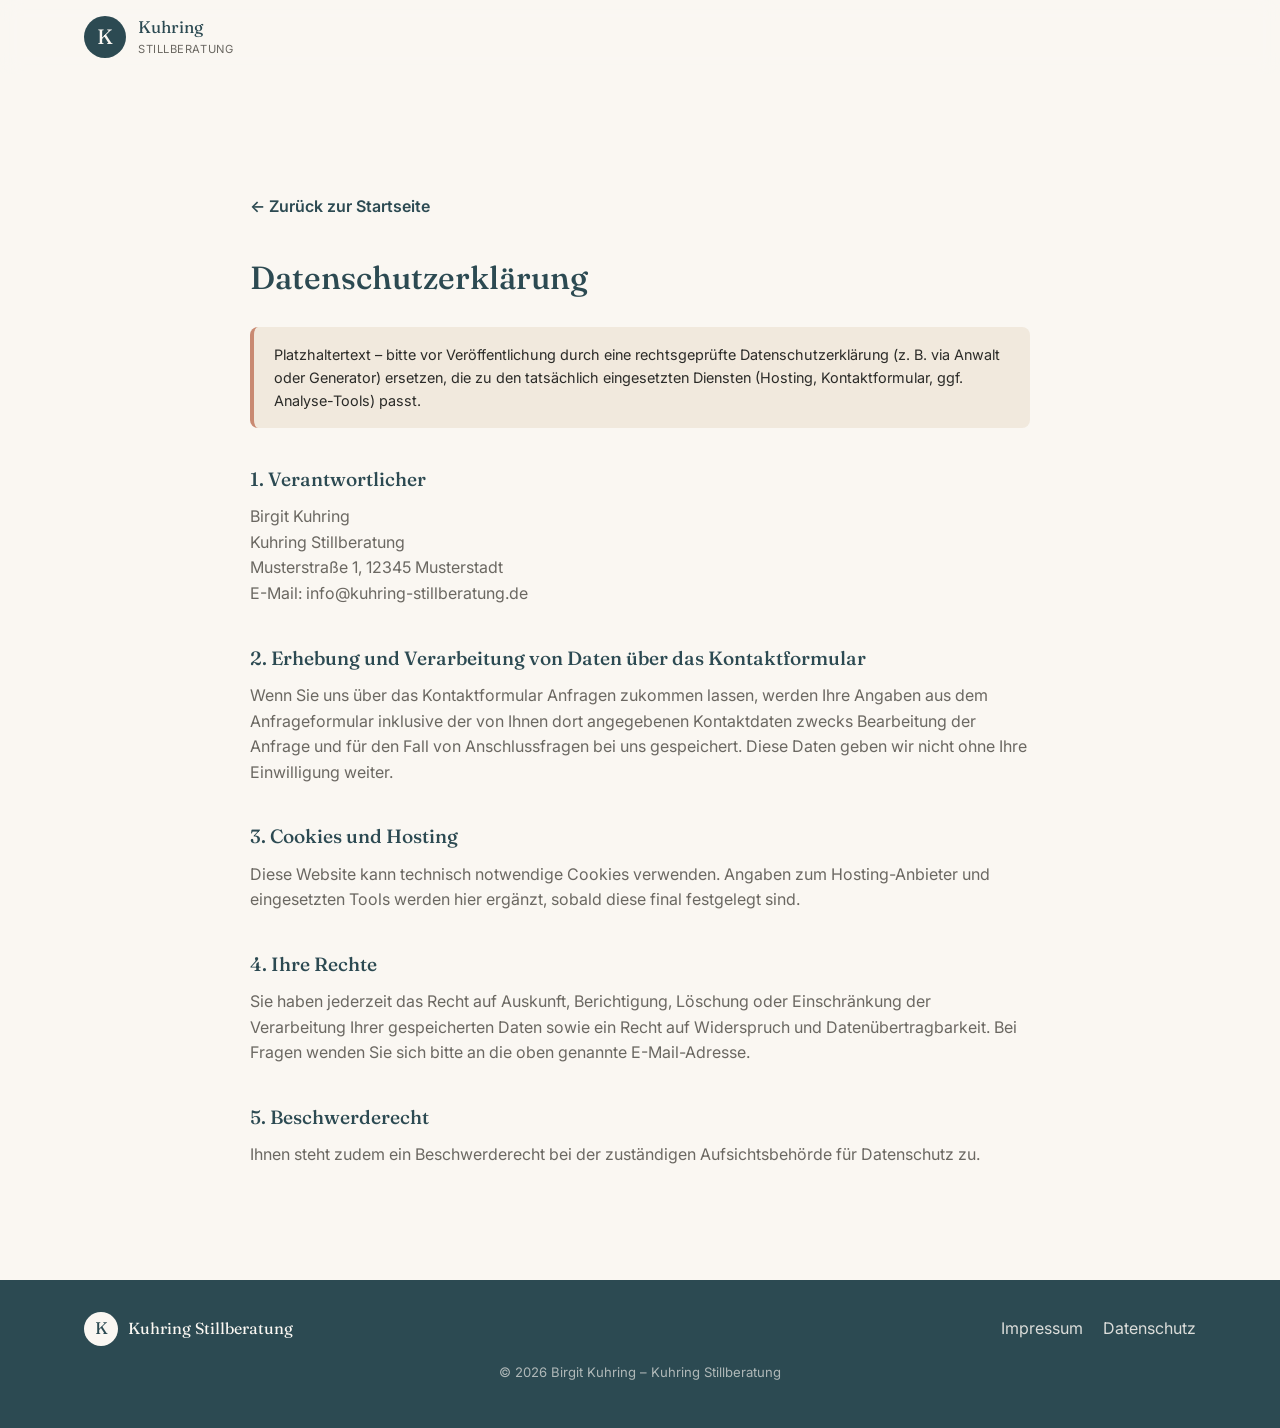
==== datenschutz.html @ 29362e2d "Add professional landing page for Kuhring Stillberatung Static HTML/CSS/JS site with hero, about, se" ====
<!DOCTYPE html>
<html lang="de">
<head>
<meta charset="UTF-8">
<meta name="viewport" content="width=device-width, initial-scale=1.0">
<title>Datenschutzerklärung | Kuhring Stillberatung</title>
<meta name="robots" content="noindex">
<link href="https://fonts.googleapis.com/css2?family=Fraunces:opsz,wght@9..144,400;9..144,500;9..144,600&family=Inter:wght@400;500;600;700&display=swap" rel="stylesheet">
<link rel="stylesheet" href="css/style.css">
</head>
<body>

<header class="site-header">
  <div class="container header-inner">
    <a href="index.html" class="logo">
      <span class="logo-mark" aria-hidden="true">K</span>
      <span class="logo-text">Kuhring<br><small>Stillberatung</small></span>
    </a>
  </div>
</header>

<main class="container legal-page">
  <a href="index.html" class="back-link">← Zurück zur Startseite</a>
  <h1>Datenschutzerklärung</h1>

  <div class="legal-note">
    Platzhaltertext – bitte vor Veröffentlichung durch eine rechtsgeprüfte
    Datenschutzerklärung (z. B. via Anwalt oder Generator) ersetzen, die zu
    den tatsächlich eingesetzten Diensten (Hosting, Kontaktformular,
    ggf. Analyse-Tools) passt.
  </div>

  <h2>1. Verantwortlicher</h2>
  <p>
    Birgit Kuhring<br>
    Kuhring Stillberatung<br>
    Musterstraße 1, 12345 Musterstadt<br>
    E-Mail: info@kuhring-stillberatung.de
  </p>

  <h2>2. Erhebung und Verarbeitung von Daten über das Kontaktformular</h2>
  <p>
    Wenn Sie uns über das Kontaktformular Anfragen zukommen lassen, werden
    Ihre Angaben aus dem Anfrageformular inklusive der von Ihnen dort
    angegebenen Kontaktdaten zwecks Bearbeitung der Anfrage und für den
    Fall von Anschlussfragen bei uns gespeichert. Diese Daten geben wir
    nicht ohne Ihre Einwilligung weiter.
  </p>

  <h2>3. Cookies und Hosting</h2>
  <p>
    Diese Website kann technisch notwendige Cookies verwenden. Angaben zum
    Hosting-Anbieter und eingesetzten Tools werden hier ergänzt, sobald
    diese final festgelegt sind.
  </p>

  <h2>4. Ihre Rechte</h2>
  <p>
    Sie haben jederzeit das Recht auf Auskunft, Berichtigung, Löschung
    oder Einschränkung der Verarbeitung Ihrer gespeicherten Daten sowie
    ein Recht auf Widerspruch und Datenübertragbarkeit. Bei Fragen wenden
    Sie sich bitte an die oben genannte E-Mail-Adresse.
  </p>

  <h2>5. Beschwerderecht</h2>
  <p>
    Ihnen steht zudem ein Beschwerderecht bei der zuständigen
    Aufsichtsbehörde für Datenschutz zu.
  </p>
</main>

<footer class="site-footer">
  <div class="container footer-inner">
    <div class="footer-brand">
      <span class="logo-mark" aria-hidden="true">K</span>
      <span>Kuhring Stillberatung</span>
    </div>
    <nav class="footer-nav" aria-label="Rechtliches">
      <a href="impressum.html">Impressum</a>
      <a href="datenschutz.html">Datenschutz</a>
    </nav>
    <p class="footer-copy">&copy; <span id="year"></span> Birgit Kuhring – Kuhring Stillberatung</p>
  </div>
</footer>

<script src="js/main.js"></script>
</body>
</html>
---- css/style.css ----
/* ---------- Variables ---------- */
:root {
  --color-primary: #2c4a52;
  --color-primary-light: #3f6570;
  --color-accent: #c98a72;
  --color-accent-light: #e6b8a5;
  --color-bg: #faf7f2;
  --color-bg-alt: #f1e9dd;
  --color-text: #2b2b28;
  --color-text-muted: #6b6862;
  --color-white: #ffffff;

  --font-heading: "Fraunces", Georgia, serif;
  --font-body: "Inter", -apple-system, BlinkMacSystemFont, "Segoe UI", sans-serif;

  --radius-sm: 8px;
  --radius-md: 16px;
  --radius-lg: 28px;

  --shadow-soft: 0 10px 30px rgba(44, 74, 82, 0.08);
  --shadow-medium: 0 20px 45px rgba(44, 74, 82, 0.14);

  --transition-base: 0.3s ease;
  --container-width: 1160px;
}

/* ---------- Reset ---------- */
*, *::before, *::after { box-sizing: border-box; }
html { scroll-behavior: smooth; }
body {
  margin: 0;
  font-family: var(--font-body);
  color: var(--color-text);
  background: var(--color-bg);
  line-height: 1.6;
  -webkit-font-smoothing: antialiased;
}
img { max-width: 100%; display: block; }
a { color: inherit; text-decoration: none; }
ul, ol { margin: 0; padding: 0; list-style: none; }
h1, h2, h3 { font-family: var(--font-heading); font-weight: 500; margin: 0 0 0.5em; color: var(--color-primary); }
p { margin: 0 0 1em; }
button { font-family: inherit; cursor: pointer; }

@media (prefers-reduced-motion: reduce) {
  html { scroll-behavior: auto; }
  *, *::before, *::after {
    animation-duration: 0.001ms !important;
    animation-iteration-count: 1 !important;
    transition-duration: 0.001ms !important;
    scroll-behavior: auto !important;
  }
}

.container {
  max-width: var(--container-width);
  margin: 0 auto;
  padding: 0 24px;
}

.skip-link {
  position: absolute;
  left: -999px;
  top: auto;
  background: var(--color-primary);
  color: #fff;
  padding: 12px 20px;
  border-radius: var(--radius-sm);
  z-index: 1000;
}
.skip-link:focus {
  left: 24px;
  top: 24px;
}

/* ---------- Buttons ---------- */
.btn {
  display: inline-flex;
  align-items: center;
  justify-content: center;
  padding: 14px 28px;
  border-radius: 999px;
  font-weight: 600;
  font-size: 0.95rem;
  transition: transform var(--transition-base), box-shadow var(--transition-base), background var(--transition-base), color var(--transition-base);
  border: 2px solid transparent;
  white-space: nowrap;
}
.btn-primary {
  background: var(--color-primary);
  color: var(--color-white);
  box-shadow: var(--shadow-soft);
}
.btn-primary:hover {
  background: var(--color-primary-light);
  transform: translateY(-2px);
  box-shadow: var(--shadow-medium);
}
.btn-secondary {
  background: transparent;
  color: var(--color-primary);
  border-color: var(--color-primary);
}
.btn-secondary:hover {
  background: var(--color-primary);
  color: var(--color-white);
  transform: translateY(-2px);
}

/* ---------- Header ---------- */
.site-header {
  position: sticky;
  top: 0;
  z-index: 500;
  background: rgba(250, 247, 242, 0.85);
  backdrop-filter: blur(10px);
  transition: box-shadow var(--transition-base), background var(--transition-base);
}
.site-header.is-scrolled {
  box-shadow: 0 4px 20px rgba(44, 74, 82, 0.08);
}
.header-inner {
  display: flex;
  align-items: center;
  justify-content: space-between;
  gap: 24px;
  padding-top: 16px;
  padding-bottom: 16px;
}
.logo {
  display: flex;
  align-items: center;
  gap: 12px;
  flex-shrink: 0;
}
.logo-mark {
  display: inline-flex;
  align-items: center;
  justify-content: center;
  width: 42px;
  height: 42px;
  border-radius: 50%;
  background: var(--color-primary);
  color: var(--color-bg);
  font-family: var(--font-heading);
  font-size: 1.3rem;
}
.logo-text {
  font-family: var(--font-heading);
  color: var(--color-primary);
  font-size: 1.05rem;
  line-height: 1.2;
}
.logo-text small { color: var(--color-text-muted); font-size: 0.7rem; letter-spacing: 0.05em; text-transform: uppercase; font-family: var(--font-body); }

.main-nav ul {
  display: flex;
  gap: 28px;
}
.main-nav a {
  font-weight: 500;
  font-size: 0.95rem;
  position: relative;
  padding: 4px 0;
}
.main-nav a::after {
  content: "";
  position: absolute;
  left: 0;
  bottom: -2px;
  width: 0;
  height: 2px;
  background: var(--color-accent);
  transition: width var(--transition-base);
}
.main-nav a:hover::after { width: 100%; }

.nav-cta { flex-shrink: 0; }

.nav-toggle {
  display: none;
  flex-direction: column;
  justify-content: center;
  gap: 5px;
  width: 40px;
  height: 40px;
  background: transparent;
  border: none;
  padding: 0;
}
.nav-toggle span {
  display: block;
  width: 100%;
  height: 2px;
  background: var(--color-primary);
  transition: transform var(--transition-base), opacity var(--transition-base);
}
.nav-toggle.is-open span:nth-child(1) { transform: translateY(7px) rotate(45deg); }
.nav-toggle.is-open span:nth-child(2) { opacity: 0; }
.nav-toggle.is-open span:nth-child(3) { transform: translateY(-7px) rotate(-45deg); }

/* ---------- Hero ---------- */
.hero {
  padding: 72px 0 96px;
  overflow: hidden;
}
.hero-inner {
  display: grid;
  grid-template-columns: 1.1fr 0.9fr;
  gap: 48px;
  align-items: center;
}
.eyebrow {
  text-transform: uppercase;
  letter-spacing: 0.12em;
  font-size: 0.78rem;
  font-weight: 600;
  color: var(--color-accent);
  margin-bottom: 12px;
}
.hero h1 {
  font-size: clamp(2.2rem, 4vw, 3.2rem);
  line-height: 1.15;
  margin-bottom: 20px;
}
.hero-lead {
  font-size: 1.1rem;
  color: var(--color-text-muted);
  max-width: 46ch;
}
.hero-actions {
  display: flex;
  gap: 16px;
  flex-wrap: wrap;
  margin: 28px 0;
}
.hero-trust {
  display: flex;
  gap: 20px;
  flex-wrap: wrap;
  margin-top: 12px;
}
.hero-trust li {
  font-size: 0.85rem;
  color: var(--color-text-muted);
  padding-left: 22px;
  position: relative;
}
.hero-trust li::before {
  content: "✓";
  position: absolute;
  left: 0;
  color: var(--color-accent);
  font-weight: 700;
}

.hero-visual {
  position: relative;
  display: flex;
  align-items: center;
  justify-content: center;
  min-height: 360px;
}
.hero-blob {
  position: absolute;
  inset: 0;
  margin: auto;
  width: 340px;
  height: 340px;
  background: linear-gradient(135deg, var(--color-accent-light), var(--color-primary-light));
  border-radius: 62% 38% 55% 45% / 45% 55% 45% 55%;
  opacity: 0.55;
  animation: blob-morph 12s ease-in-out infinite, blob-float 8s ease-in-out infinite;
}
.hero-photo-placeholder {
  position: relative;
  width: 280px;
  height: 280px;
  border-radius: 50%;
  background: var(--color-white);
  border: 2px dashed var(--color-primary-light);
  display: flex;
  align-items: center;
  justify-content: center;
  text-align: center;
  color: var(--color-text-muted);
  font-size: 0.9rem;
  box-shadow: var(--shadow-medium);
  animation: float-gentle 6s ease-in-out infinite;
}

@keyframes blob-morph {
  0%, 100% { border-radius: 62% 38% 55% 45% / 45% 55% 45% 55%; }
  50% { border-radius: 45% 55% 40% 60% / 60% 40% 60% 40%; }
}
@keyframes blob-float {
  0%, 100% { transform: translateY(0) scale(1); }
  50% { transform: translateY(-16px) scale(1.03); }
}
@keyframes float-gentle {
  0%, 100% { transform: translateY(0); }
  50% { transform: translateY(-10px); }
}

/* ---------- Sections ---------- */
.section { padding: 96px 0; }
.section-alt { background: var(--color-bg-alt); }
.section-heading {
  max-width: 640px;
  margin: 0 auto 56px;
  text-align: center;
}
.section-heading h2 { font-size: clamp(1.8rem, 3vw, 2.4rem); }
.section-lead { color: var(--color-text-muted); }

/* Scroll reveal */
.reveal {
  opacity: 0;
  transform: translateY(28px);
  transition: opacity 0.7s ease, transform 0.7s ease;
}
.reveal.is-visible {
  opacity: 1;
  transform: translateY(0);
}

/* ---------- About ---------- */
.about-inner {
  display: grid;
  grid-template-columns: 0.8fr 1.2fr;
  gap: 56px;
  align-items: center;
}
.photo-frame {
  width: 100%;
  aspect-ratio: 4 / 5;
  border-radius: var(--radius-lg);
  background: linear-gradient(160deg, var(--color-primary), var(--color-primary-light));
  color: var(--color-bg);
  font-family: var(--font-heading);
  font-size: 4rem;
  display: flex;
  align-items: center;
  justify-content: center;
  box-shadow: var(--shadow-medium);
  transition: transform var(--transition-base);
}
.about-photo:hover .photo-frame { transform: scale(1.02) rotate(-1deg); }
.about-facts {
  margin-top: 20px;
}
.about-facts li {
  padding-left: 26px;
  position: relative;
  margin-bottom: 12px;
  color: var(--color-text-muted);
}
.about-facts li::before {
  content: "•";
  color: var(--color-accent);
  font-size: 1.4rem;
  position: absolute;
  left: 0;
  top: -4px;
}

/* ---------- Cards ---------- */
.card-grid {
  display: grid;
  grid-template-columns: repeat(3, 1fr);
  gap: 28px;
}
.card {
  background: var(--color-white);
  border-radius: var(--radius-md);
  padding: 32px 28px;
  box-shadow: var(--shadow-soft);
  transition: transform var(--transition-base), box-shadow var(--transition-base);
}
.card:hover {
  transform: translateY(-8px);
  box-shadow: var(--shadow-medium);
}
.card-icon {
  font-size: 2rem;
  width: 60px;
  height: 60px;
  border-radius: 50%;
  background: var(--color-bg-alt);
  display: flex;
  align-items: center;
  justify-content: center;
  margin-bottom: 18px;
}
.card h3 { font-size: 1.15rem; margin-bottom: 10px; }
.card p { color: var(--color-text-muted); margin-bottom: 0; font-size: 0.95rem; }

/* ---------- Steps ---------- */
.steps {
  display: grid;
  grid-template-columns: repeat(4, 1fr);
  gap: 28px;
  counter-reset: step;
}
.step {
  text-align: center;
  padding: 24px 16px;
  position: relative;
}
.step-number {
  display: inline-flex;
  align-items: center;
  justify-content: center;
  width: 48px;
  height: 48px;
  border-radius: 50%;
  background: var(--color-primary);
  color: var(--color-bg);
  font-family: var(--font-heading);
  font-size: 1.2rem;
  margin-bottom: 16px;
  transition: transform var(--transition-base);
}
.step:hover .step-number { transform: scale(1.12); }
.step h3 { font-size: 1.05rem; }
.step p { color: var(--color-text-muted); font-size: 0.92rem; }

/* ---------- Testimonials ---------- */
.testimonial-grid {
  display: grid;
  grid-template-columns: repeat(3, 1fr);
  gap: 28px;
}
.testimonial {
  background: var(--color-white);
  border-radius: var(--radius-md);
  padding: 32px;
  margin: 0;
  box-shadow: var(--shadow-soft);
  position: relative;
  transition: transform var(--transition-base);
}
.testimonial:hover { transform: translateY(-6px); }
.testimonial p {
  font-family: var(--font-heading);
  font-size: 1.05rem;
  color: var(--color-text);
}
.testimonial cite {
  font-style: normal;
  font-size: 0.82rem;
  color: var(--color-text-muted);
}

/* ---------- FAQ ---------- */
.faq-list {
  max-width: 720px;
  margin: 0 auto;
}
.faq-item {
  border-bottom: 1px solid rgba(44, 74, 82, 0.15);
}
.faq-question {
  width: 100%;
  display: flex;
  align-items: center;
  justify-content: space-between;
  gap: 16px;
  background: none;
  border: none;
  text-align: left;
  padding: 22px 4px;
  font-family: var(--font-heading);
  font-size: 1.05rem;
  color: var(--color-primary);
}
.faq-icon {
  flex-shrink: 0;
  width: 28px;
  height: 28px;
  border-radius: 50%;
  background: var(--color-bg-alt);
  display: flex;
  align-items: center;
  justify-content: center;
  transition: transform var(--transition-base), background var(--transition-base);
  font-size: 1.2rem;
  color: var(--color-primary);
}
.faq-question[aria-expanded="true"] .faq-icon {
  transform: rotate(45deg);
  background: var(--color-accent);
  color: var(--color-white);
}
.faq-answer {
  max-height: 0;
  overflow: hidden;
  transition: max-height 0.4s ease, padding var(--transition-base);
}
.faq-answer p {
  padding-bottom: 22px;
  color: var(--color-text-muted);
  margin: 0;
}

/* ---------- Contact ---------- */
.contact-inner {
  display: grid;
  grid-template-columns: 0.9fr 1.1fr;
  gap: 56px;
}
.contact-details {
  margin-top: 28px;
}
.contact-details li {
  margin-bottom: 18px;
  display: flex;
  flex-direction: column;
  gap: 2px;
}
.contact-details strong {
  font-size: 0.78rem;
  text-transform: uppercase;
  letter-spacing: 0.06em;
  color: var(--color-accent);
}
.contact-details a { transition: color var(--transition-base); }
.contact-details a:hover { color: var(--color-accent); }

.contact-form {
  background: var(--color-white);
  padding: 36px;
  border-radius: var(--radius-md);
  box-shadow: var(--shadow-soft);
}
.form-row {
  margin-bottom: 18px;
  display: flex;
  flex-direction: column;
  gap: 6px;
}
.form-row label {
  font-size: 0.85rem;
  font-weight: 600;
  color: var(--color-primary);
}
.form-row input,
.form-row textarea {
  font-family: inherit;
  font-size: 0.95rem;
  padding: 12px 14px;
  border-radius: var(--radius-sm);
  border: 1.5px solid rgba(44, 74, 82, 0.2);
  background: var(--color-bg);
  transition: border-color var(--transition-base), box-shadow var(--transition-base);
}
.form-row input:focus,
.form-row textarea:focus {
  outline: none;
  border-color: var(--color-accent);
  box-shadow: 0 0 0 3px rgba(201, 138, 114, 0.2);
}
.form-row-checkbox {
  flex-direction: row;
  align-items: flex-start;
  gap: 10px;
}
.form-row-checkbox input { margin-top: 4px; }
.form-row-checkbox label { font-weight: 400; font-size: 0.85rem; color: var(--color-text-muted); }
.form-row-checkbox a { color: var(--color-primary); text-decoration: underline; }

.form-status {
  margin-top: 14px;
  font-size: 0.9rem;
  font-weight: 600;
  min-height: 1.2em;
}
.form-status.success { color: #3c7a4d; }
.form-status.error { color: #b3453a; }

/* ---------- Footer ---------- */
.site-footer {
  background: var(--color-primary);
  color: rgba(250, 247, 242, 0.85);
  padding: 32px 0;
}
.footer-inner {
  display: flex;
  align-items: center;
  justify-content: space-between;
  flex-wrap: wrap;
  gap: 16px;
}
.footer-brand {
  display: flex;
  align-items: center;
  gap: 10px;
  font-family: var(--font-heading);
  color: var(--color-bg);
}
.footer-brand .logo-mark { background: var(--color-bg); color: var(--color-primary); width: 34px; height: 34px; font-size: 1.05rem; }
.footer-nav { display: flex; gap: 20px; }
.footer-nav a { transition: color var(--transition-base); }
.footer-nav a:hover { color: var(--color-accent-light); }
.footer-copy { font-size: 0.82rem; width: 100%; text-align: center; opacity: 0.75; }

/* ---------- Legal pages ---------- */
.legal-page {
  padding: 120px 0 96px;
  max-width: 780px;
  margin: 0 auto;
}
.legal-page h1 { margin-bottom: 24px; }
.legal-page h2 { font-size: 1.2rem; margin-top: 36px; }
.legal-page p, .legal-page li { color: var(--color-text-muted); }
.legal-page .back-link {
  display: inline-block;
  margin-bottom: 32px;
  color: var(--color-primary);
  font-weight: 600;
}
.legal-note {
  background: var(--color-bg-alt);
  border-left: 4px solid var(--color-accent);
  padding: 16px 20px;
  border-radius: var(--radius-sm);
  font-size: 0.9rem;
  margin-bottom: 32px;
}

/* ---------- Responsive ---------- */
@media (max-width: 960px) {
  .hero-inner { grid-template-columns: 1fr; }
  .hero-visual { order: -1; min-height: 280px; }
  .about-inner { grid-template-columns: 1fr; }
  .photo-frame { max-width: 280px; margin: 0 auto; }
  .card-grid { grid-template-columns: repeat(2, 1fr); }
  .steps { grid-template-columns: repeat(2, 1fr); }
  .testimonial-grid { grid-template-columns: 1fr; }
  .contact-inner { grid-template-columns: 1fr; }
}

@media (max-width: 760px) {
  .main-nav { display: none; }
  .nav-cta { display: none; }
  .nav-toggle { display: flex; }

  .main-nav.is-open {
    display: block;
    position: absolute;
    top: 100%;
    left: 0;
    right: 0;
    background: var(--color-white);
    box-shadow: var(--shadow-medium);
    padding: 16px 24px 24px;
  }
  .main-nav.is-open ul { flex-direction: column; gap: 4px; }
  .main-nav.is-open a { display: block; padding: 12px 0; }

  .card-grid { grid-template-columns: 1fr; }
  .steps { grid-template-columns: 1fr; }
  .section { padding: 64px 0; }
  .hero { padding: 48px 0 64px; }
  .contact-form { padding: 24px; }
}
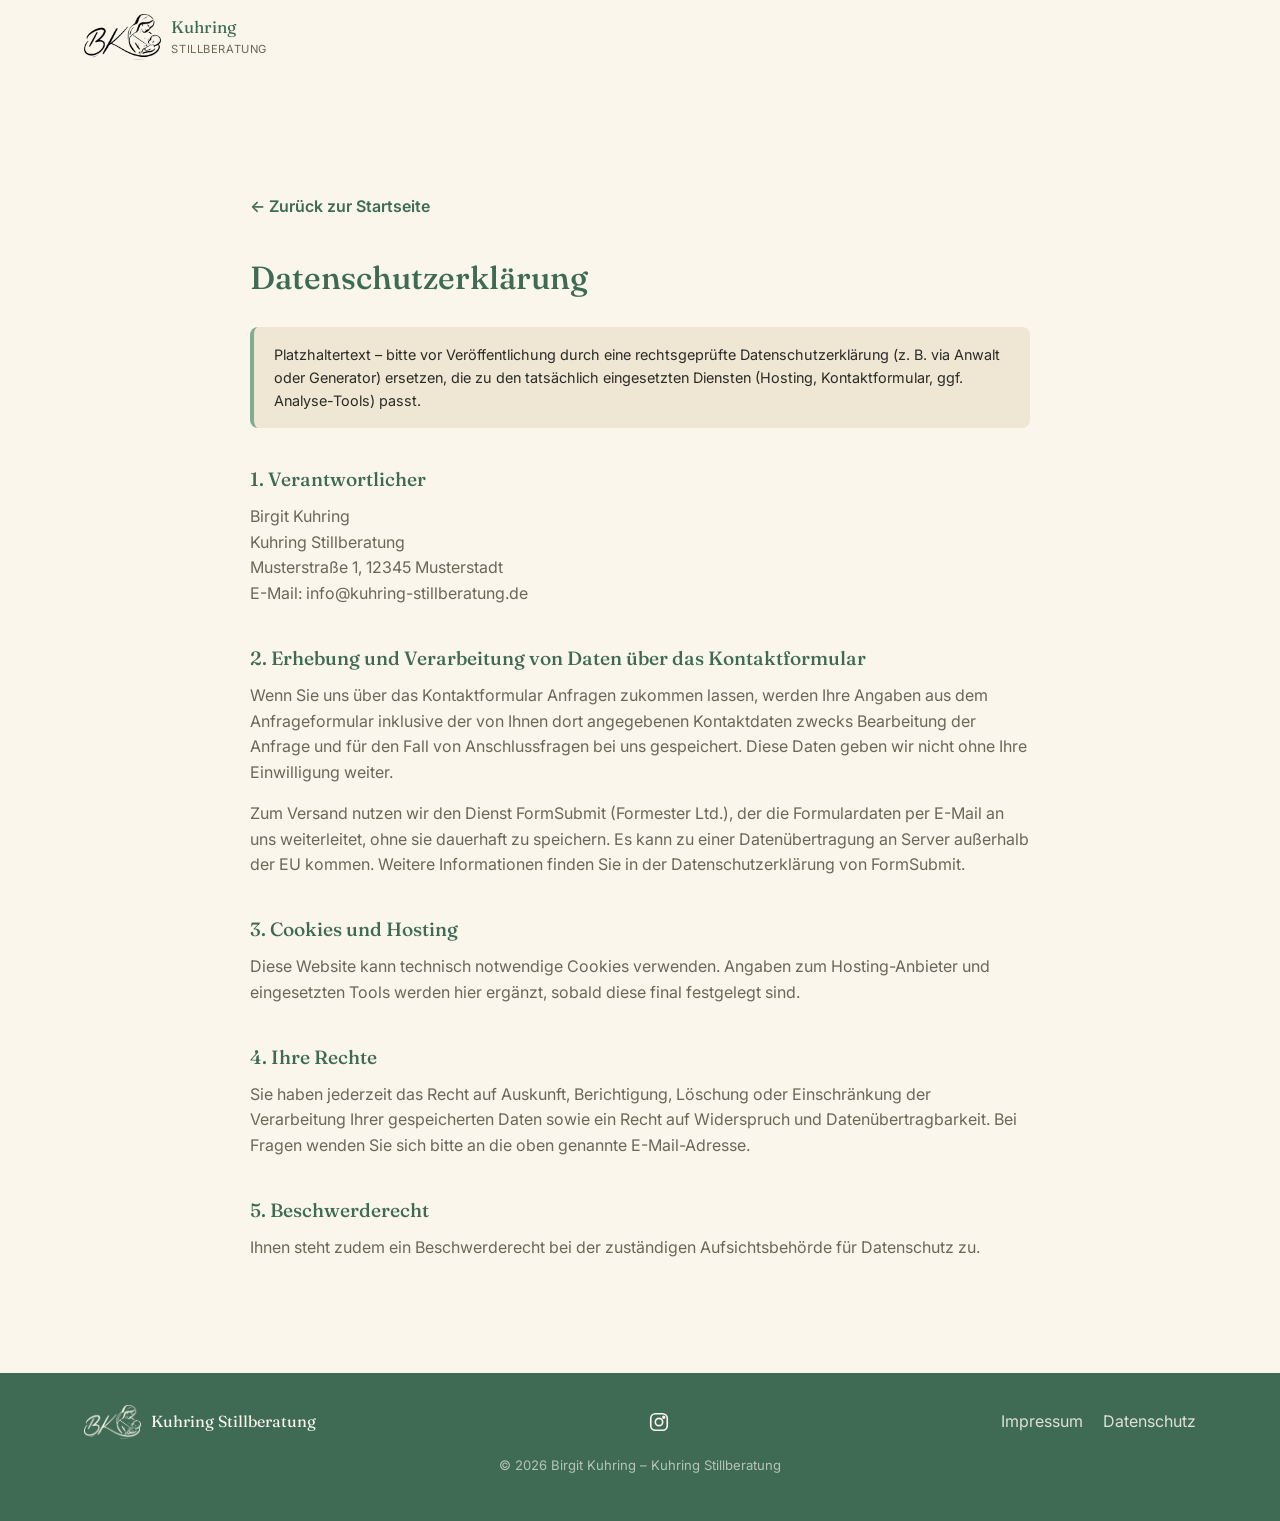
==== commit 1fea2ce1: "Integrate real branding, content and animations for Kuhring Stillberatung - Use Birgit Kuhring's rea" ====
--- a/datenschutz.html
+++ b/datenschutz.html
@@ -13,7 +13,7 @@
 <header class="site-header">
   <div class="container header-inner">
     <a href="index.html" class="logo">
-      <span class="logo-mark" aria-hidden="true">K</span>
+      <img src="assets/logo-mark.png" alt="Kuhring Stillberatung" class="logo-img">
       <span class="logo-text">Kuhring<br><small>Stillberatung</small></span>
     </a>
   </div>
@@ -46,6 +46,13 @@
     Fall von Anschlussfragen bei uns gespeichert. Diese Daten geben wir
     nicht ohne Ihre Einwilligung weiter.
   </p>
+  <p>
+    Zum Versand nutzen wir den Dienst FormSubmit (Formester Ltd.), der die
+    Formulardaten per E-Mail an uns weiterleitet, ohne sie dauerhaft zu
+    speichern. Es kann zu einer Datenübertragung an Server außerhalb der EU
+    kommen. Weitere Informationen finden Sie in der Datenschutzerklärung
+    von FormSubmit.
+  </p>
 
   <h2>3. Cookies und Hosting</h2>
   <p>
@@ -72,9 +79,12 @@
 <footer class="site-footer">
   <div class="container footer-inner">
     <div class="footer-brand">
-      <span class="logo-mark" aria-hidden="true">K</span>
+      <img src="assets/logo-mark-cream.png" alt="Kuhring Stillberatung" class="footer-logo-img">
       <span>Kuhring Stillberatung</span>
     </div>
+    <a class="footer-social" href="https://instagram.com/still.beratung" target="_blank" rel="noopener" aria-label="Instagram">
+      <svg viewBox="0 0 24 24" width="22" height="22" fill="none" stroke="currentColor" stroke-width="1.8"><rect x="3" y="3" width="18" height="18" rx="5"/><circle cx="12" cy="12" r="4"/><circle cx="17.2" cy="6.8" r="1"/></svg>
+    </a>
     <nav class="footer-nav" aria-label="Rechtliches">
       <a href="impressum.html">Impressum</a>
       <a href="datenschutz.html">Datenschutz</a>
--- a/css/style.css
+++ b/css/style.css
@@ -1,13 +1,13 @@
 /* ---------- Variables ---------- */
 :root {
-  --color-primary: #2c4a52;
-  --color-primary-light: #3f6570;
-  --color-accent: #c98a72;
-  --color-accent-light: #e6b8a5;
-  --color-bg: #faf7f2;
-  --color-bg-alt: #f1e9dd;
-  --color-text: #2b2b28;
-  --color-text-muted: #6b6862;
+  --color-primary: #3f6b54;
+  --color-primary-light: #5f8d74;
+  --color-accent: #7fae8e;
+  --color-accent-light: #bfe0cc;
+  --color-bg: #faf6ec;
+  --color-bg-alt: #efe6d3;
+  --color-text: #2b2b26;
+  --color-text-muted: #6b6858;
   --color-white: #ffffff;
 
   --font-heading: "Fraunces", Georgia, serif;
@@ -17,8 +17,8 @@
   --radius-md: 16px;
   --radius-lg: 28px;
 
-  --shadow-soft: 0 10px 30px rgba(44, 74, 82, 0.08);
-  --shadow-medium: 0 20px 45px rgba(44, 74, 82, 0.14);
+  --shadow-soft: 0 10px 30px rgba(63, 107, 84, 0.1);
+  --shadow-medium: 0 20px 45px rgba(63, 107, 84, 0.16);
 
   --transition-base: 0.3s ease;
   --container-width: 1160px;
@@ -56,6 +56,7 @@
   max-width: var(--container-width);
   margin: 0 auto;
   padding: 0 24px;
+  position: relative;
 }
 
 .skip-link {
@@ -85,6 +86,8 @@
   transition: transform var(--transition-base), box-shadow var(--transition-base), background var(--transition-base), color var(--transition-base);
   border: 2px solid transparent;
   white-space: nowrap;
+  position: relative;
+  overflow: hidden;
 }
 .btn-primary {
   background: var(--color-primary);
@@ -96,6 +99,7 @@
   transform: translateY(-2px);
   box-shadow: var(--shadow-medium);
 }
+.btn-primary:active { transform: translateY(0) scale(0.98); }
 .btn-secondary {
   background: transparent;
   color: var(--color-primary);
@@ -105,6 +109,32 @@
   background: var(--color-primary);
   color: var(--color-white);
   transform: translateY(-2px);
+}
+
+/* ---------- Decorative floating leaves ---------- */
+.floating-leaf {
+  position: absolute;
+  width: 90px;
+  height: 90px;
+  color: var(--color-accent);
+  opacity: 0.35;
+  pointer-events: none;
+  z-index: 0;
+  animation: leaf-sway 7s ease-in-out infinite;
+}
+.leaf-1 { top: 8%; left: 4%; width: 110px; height: 110px; animation-duration: 8s; }
+.leaf-2 { bottom: 6%; right: 6%; width: 130px; height: 130px; transform: scaleX(-1); animation-duration: 9.5s; animation-delay: 1s; }
+.leaf-3 { bottom: -30px; right: -30px; width: 90px; height: 90px; opacity: 0.4; animation-duration: 7.5s; }
+.leaf-price { top: -20px; left: -20px; width: 80px; height: 80px; opacity: 0.5; transform: rotate(20deg); }
+
+@keyframes leaf-sway {
+  0%, 100% { transform: rotate(0deg) translateY(0); }
+  50% { transform: rotate(6deg) translateY(-10px); }
+}
+.leaf-2 { animation-name: leaf-sway-flip; }
+@keyframes leaf-sway-flip {
+  0%, 100% { transform: scaleX(-1) rotate(0deg) translateY(0); }
+  50% { transform: scaleX(-1) rotate(6deg) translateY(-10px); }
 }
 
 /* ---------- Header ---------- */
@@ -112,38 +142,39 @@
   position: sticky;
   top: 0;
   z-index: 500;
-  background: rgba(250, 247, 242, 0.85);
+  background: rgba(250, 246, 236, 0.85);
   backdrop-filter: blur(10px);
   transition: box-shadow var(--transition-base), background var(--transition-base);
 }
 .site-header.is-scrolled {
-  box-shadow: 0 4px 20px rgba(44, 74, 82, 0.08);
+  box-shadow: 0 4px 20px rgba(63, 107, 84, 0.1);
 }
 .header-inner {
   display: flex;
   align-items: center;
   justify-content: space-between;
   gap: 24px;
-  padding-top: 16px;
-  padding-bottom: 16px;
+  padding-top: 14px;
+  padding-bottom: 14px;
 }
 .logo {
   display: flex;
   align-items: center;
-  gap: 12px;
+  gap: 10px;
   flex-shrink: 0;
 }
-.logo-mark {
-  display: inline-flex;
-  align-items: center;
-  justify-content: center;
-  width: 42px;
-  height: 42px;
-  border-radius: 50%;
-  background: var(--color-primary);
-  color: var(--color-bg);
-  font-family: var(--font-heading);
-  font-size: 1.3rem;
+.logo-img {
+  height: 46px;
+  width: auto;
+  transition: transform var(--transition-base);
+  animation: logo-breathe 5s ease-in-out infinite;
+}
+.logo:hover .logo-img {
+  transform: scale(1.08) rotate(-3deg);
+}
+@keyframes logo-breathe {
+  0%, 100% { transform: scale(1); }
+  50% { transform: scale(1.035); }
 }
 .logo-text {
   font-family: var(--font-heading);
@@ -201,14 +232,18 @@
 
 /* ---------- Hero ---------- */
 .hero {
-  padding: 72px 0 96px;
+  padding: 72px 0 0;
   overflow: hidden;
+  position: relative;
 }
 .hero-inner {
   display: grid;
   grid-template-columns: 1.1fr 0.9fr;
   gap: 48px;
   align-items: center;
+  padding-bottom: 96px;
+  position: relative;
+  z-index: 1;
 }
 .eyebrow {
   text-transform: uppercase;
@@ -265,27 +300,17 @@
   position: absolute;
   inset: 0;
   margin: auto;
-  width: 340px;
-  height: 340px;
+  width: 360px;
+  height: 360px;
   background: linear-gradient(135deg, var(--color-accent-light), var(--color-primary-light));
   border-radius: 62% 38% 55% 45% / 45% 55% 45% 55%;
-  opacity: 0.55;
+  opacity: 0.45;
   animation: blob-morph 12s ease-in-out infinite, blob-float 8s ease-in-out infinite;
 }
-.hero-photo-placeholder {
-  position: relative;
-  width: 280px;
-  height: 280px;
-  border-radius: 50%;
-  background: var(--color-white);
-  border: 2px dashed var(--color-primary-light);
-  display: flex;
-  align-items: center;
-  justify-content: center;
-  text-align: center;
-  color: var(--color-text-muted);
-  font-size: 0.9rem;
-  box-shadow: var(--shadow-medium);
+.hero-logo {
+  position: relative;
+  width: min(400px, 85%);
+  filter: drop-shadow(0 20px 35px rgba(63, 107, 84, 0.25));
   animation: float-gentle 6s ease-in-out infinite;
 }
 
@@ -302,8 +327,17 @@
   50% { transform: translateY(-10px); }
 }
 
+/* Wave dividers between sections */
+.wave-divider {
+  display: block;
+  width: 100%;
+  height: 70px;
+  position: relative;
+  z-index: 1;
+}
+
 /* ---------- Sections ---------- */
-.section { padding: 96px 0; }
+.section { padding: 96px 0; position: relative; overflow: hidden; }
 .section-alt { background: var(--color-bg-alt); }
 .section-heading {
   max-width: 640px;
@@ -331,20 +365,22 @@
   gap: 56px;
   align-items: center;
 }
+.about-photo { position: relative; }
 .photo-frame {
   width: 100%;
   aspect-ratio: 4 / 5;
   border-radius: var(--radius-lg);
   background: linear-gradient(160deg, var(--color-primary), var(--color-primary-light));
   color: var(--color-bg);
-  font-family: var(--font-heading);
-  font-size: 4rem;
   display: flex;
   align-items: center;
   justify-content: center;
   box-shadow: var(--shadow-medium);
   transition: transform var(--transition-base);
-}
+  position: relative;
+  z-index: 1;
+}
+.photo-frame-initials { font-family: var(--font-heading); font-size: 4rem; }
 .about-photo:hover .photo-frame { transform: scale(1.02) rotate(-1deg); }
 .about-facts {
   margin-top: 20px;
@@ -354,6 +390,7 @@
   position: relative;
   margin-bottom: 12px;
   color: var(--color-text-muted);
+  font-weight: 500;
 }
 .about-facts li::before {
   content: "•";
@@ -369,6 +406,8 @@
   display: grid;
   grid-template-columns: repeat(3, 1fr);
   gap: 28px;
+  position: relative;
+  z-index: 1;
 }
 .card {
   background: var(--color-white);
@@ -382,16 +421,40 @@
   box-shadow: var(--shadow-medium);
 }
 .card-icon {
-  font-size: 2rem;
+  display: flex;
+  align-items: center;
+  justify-content: center;
   width: 60px;
   height: 60px;
   border-radius: 50%;
   background: var(--color-bg-alt);
-  display: flex;
-  align-items: center;
-  justify-content: center;
   margin-bottom: 18px;
-}
+  color: var(--color-primary);
+  transition: background var(--transition-base), color var(--transition-base), transform var(--transition-base);
+}
+.card-icon svg { width: 28px; height: 28px; }
+.card:hover .card-icon {
+  background: var(--color-primary);
+  color: var(--color-white);
+  transform: rotate(-6deg) scale(1.08);
+}
+
+/* Icon draw-in animation */
+.icon-draw svg path,
+.icon-draw svg circle,
+.icon-draw svg rect,
+.icon-draw svg ellipse {
+  stroke-dasharray: 420;
+  stroke-dashoffset: 420;
+  transition: stroke-dashoffset 1.1s ease;
+}
+.reveal.is-visible .icon-draw svg path,
+.reveal.is-visible .icon-draw svg circle,
+.reveal.is-visible .icon-draw svg rect,
+.reveal.is-visible .icon-draw svg ellipse {
+  stroke-dashoffset: 0;
+}
+
 .card h3 { font-size: 1.15rem; margin-bottom: 10px; }
 .card p { color: var(--color-text-muted); margin-bottom: 0; font-size: 0.95rem; }
 
@@ -421,15 +484,64 @@
   margin-bottom: 16px;
   transition: transform var(--transition-base);
 }
-.step:hover .step-number { transform: scale(1.12); }
+.step:hover .step-number { transform: scale(1.12) rotate(-8deg); }
 .step h3 { font-size: 1.05rem; }
 .step p { color: var(--color-text-muted); font-size: 0.92rem; }
+
+/* ---------- Pricing ---------- */
+.price-card {
+  max-width: 640px;
+  margin: 0 auto;
+  background: linear-gradient(165deg, var(--color-primary-light), var(--color-primary));
+  color: var(--color-white);
+  border-radius: var(--radius-lg);
+  padding: 48px;
+  text-align: center;
+  box-shadow: var(--shadow-medium);
+  position: relative;
+  overflow: hidden;
+}
+.price-main {
+  display: flex;
+  flex-direction: column;
+  align-items: center;
+  margin-bottom: 28px;
+  position: relative;
+  z-index: 1;
+}
+.price-amount {
+  font-family: var(--font-heading);
+  font-size: 3.6rem;
+  line-height: 1;
+}
+.price-detail {
+  margin-top: 10px;
+  opacity: 0.9;
+  font-size: 0.95rem;
+}
+.price-list {
+  border-top: 1px solid rgba(255, 255, 255, 0.25);
+  padding-top: 24px;
+  position: relative;
+  z-index: 1;
+}
+.price-list li {
+  display: flex;
+  justify-content: space-between;
+  gap: 16px;
+  padding: 10px 0;
+  font-size: 0.95rem;
+  text-align: left;
+}
+.price-list strong { font-weight: 700; white-space: nowrap; }
 
 /* ---------- Testimonials ---------- */
 .testimonial-grid {
   display: grid;
   grid-template-columns: repeat(3, 1fr);
   gap: 28px;
+  position: relative;
+  z-index: 1;
 }
 .testimonial {
   background: var(--color-white);
@@ -458,7 +570,7 @@
   margin: 0 auto;
 }
 .faq-item {
-  border-bottom: 1px solid rgba(44, 74, 82, 0.15);
+  border-bottom: 1px solid rgba(63, 107, 84, 0.18);
 }
 .faq-question {
   width: 100%;
@@ -479,7 +591,7 @@
   width: 28px;
   height: 28px;
   border-radius: 50%;
-  background: var(--color-bg-alt);
+  background: var(--color-bg);
   display: flex;
   align-items: center;
   justify-content: center;
@@ -525,7 +637,7 @@
   color: var(--color-accent);
 }
 .contact-details a { transition: color var(--transition-base); }
-.contact-details a:hover { color: var(--color-accent); }
+.contact-details a:hover { color: var(--color-primary-light); }
 
 .contact-form {
   background: var(--color-white);
@@ -550,7 +662,7 @@
   font-size: 0.95rem;
   padding: 12px 14px;
   border-radius: var(--radius-sm);
-  border: 1.5px solid rgba(44, 74, 82, 0.2);
+  border: 1.5px solid rgba(63, 107, 84, 0.22);
   background: var(--color-bg);
   transition: border-color var(--transition-base), box-shadow var(--transition-base);
 }
@@ -558,7 +670,7 @@
 .form-row textarea:focus {
   outline: none;
   border-color: var(--color-accent);
-  box-shadow: 0 0 0 3px rgba(201, 138, 114, 0.2);
+  box-shadow: 0 0 0 3px rgba(127, 174, 142, 0.25);
 }
 .form-row-checkbox {
   flex-direction: row;
@@ -578,10 +690,12 @@
 .form-status.success { color: #3c7a4d; }
 .form-status.error { color: #b3453a; }
 
+.btn[disabled] { opacity: 0.7; cursor: progress; }
+
 /* ---------- Footer ---------- */
 .site-footer {
   background: var(--color-primary);
-  color: rgba(250, 247, 242, 0.85);
+  color: rgba(250, 246, 236, 0.85);
   padding: 32px 0;
 }
 .footer-inner {
@@ -598,7 +712,13 @@
   font-family: var(--font-heading);
   color: var(--color-bg);
 }
-.footer-brand .logo-mark { background: var(--color-bg); color: var(--color-primary); width: 34px; height: 34px; font-size: 1.05rem; }
+.footer-logo-img { height: 34px; width: auto; }
+.footer-social {
+  color: var(--color-bg);
+  transition: color var(--transition-base), transform var(--transition-base);
+  display: inline-flex;
+}
+.footer-social:hover { color: var(--color-accent-light); transform: scale(1.1) rotate(-6deg); }
 .footer-nav { display: flex; gap: 20px; }
 .footer-nav a { transition: color var(--transition-base); }
 .footer-nav a:hover { color: var(--color-accent-light); }
@@ -638,6 +758,7 @@
   .steps { grid-template-columns: repeat(2, 1fr); }
   .testimonial-grid { grid-template-columns: 1fr; }
   .contact-inner { grid-template-columns: 1fr; }
+  .floating-leaf { display: none; }
 }
 
 @media (max-width: 760px) {
@@ -661,6 +782,9 @@
   .card-grid { grid-template-columns: 1fr; }
   .steps { grid-template-columns: 1fr; }
   .section { padding: 64px 0; }
-  .hero { padding: 48px 0 64px; }
+  .hero { padding: 48px 0 0; }
+  .hero-inner { padding-bottom: 64px; }
   .contact-form { padding: 24px; }
-}
+  .price-card { padding: 32px 24px; }
+  .price-amount { font-size: 2.8rem; }
+}
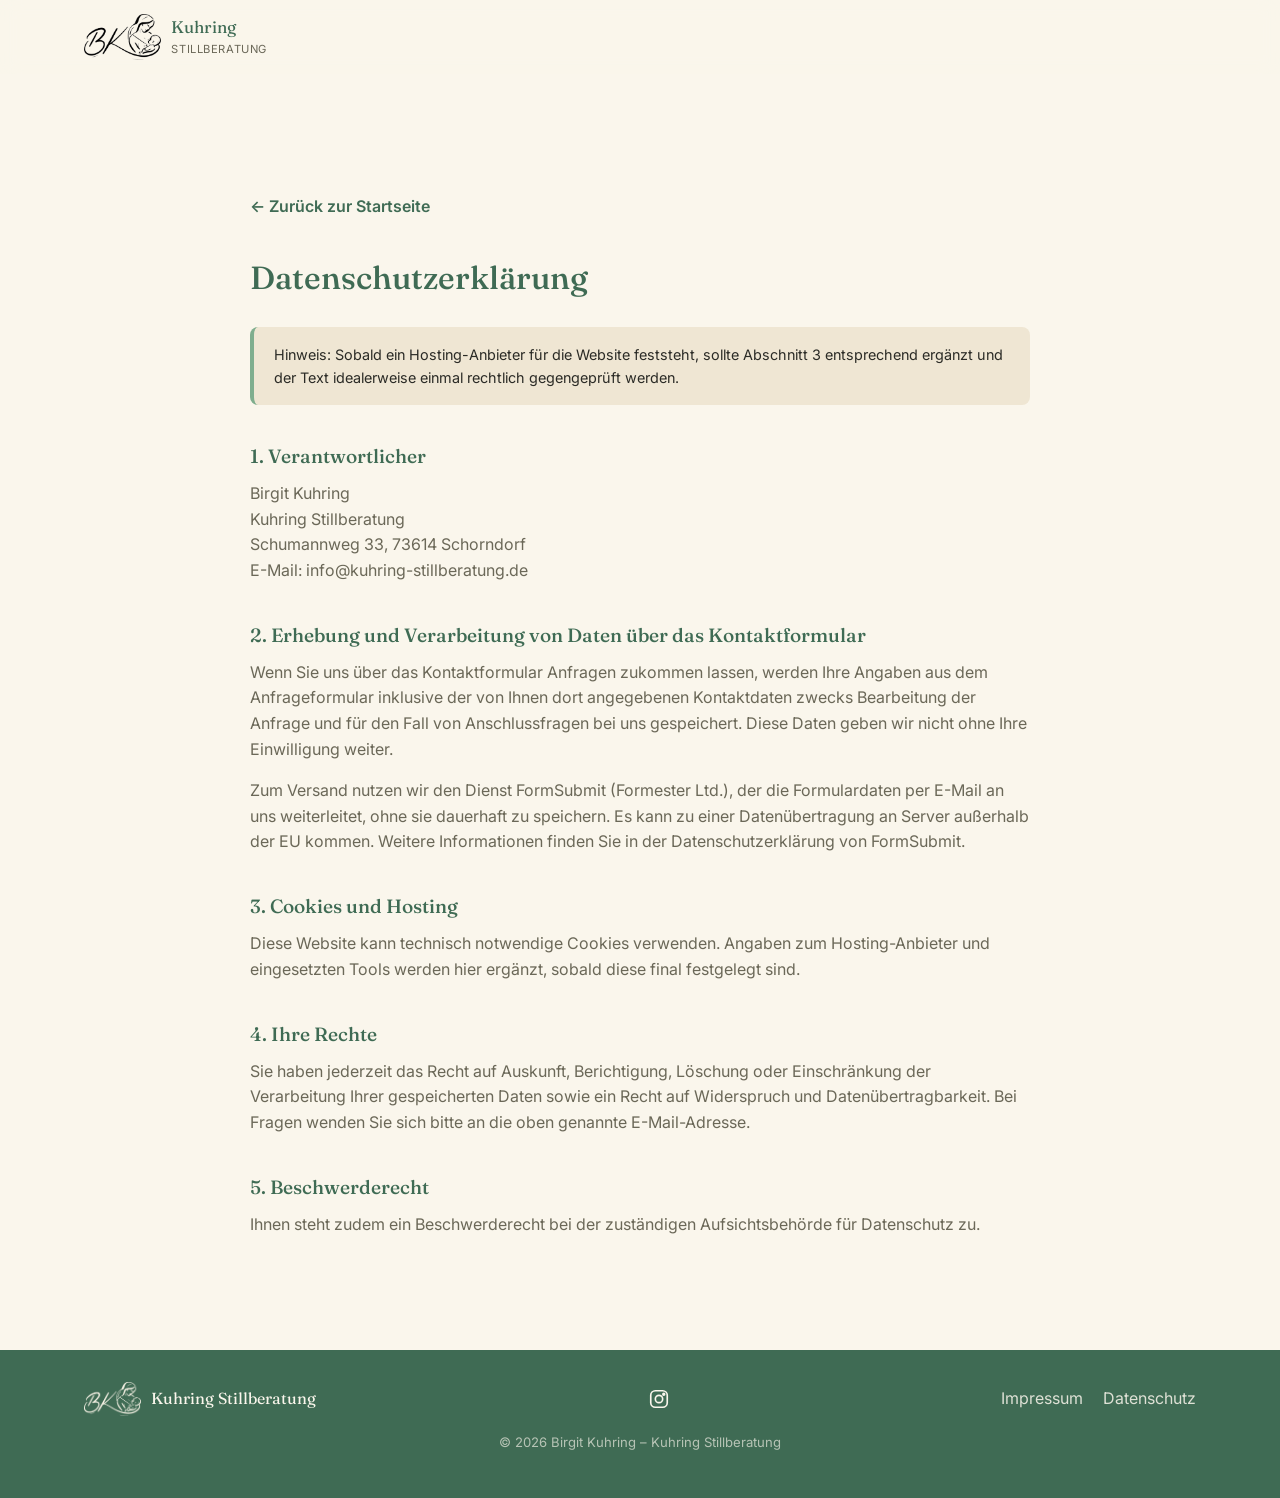
==== commit 7dd6d672: "Fill in real business address in legal pages Replace the placeholder address with Schumannweg 33, 73" ====
--- a/datenschutz.html
+++ b/datenschutz.html
@@ -24,17 +24,16 @@
   <h1>Datenschutzerklärung</h1>
 
   <div class="legal-note">
-    Platzhaltertext – bitte vor Veröffentlichung durch eine rechtsgeprüfte
-    Datenschutzerklärung (z. B. via Anwalt oder Generator) ersetzen, die zu
-    den tatsächlich eingesetzten Diensten (Hosting, Kontaktformular,
-    ggf. Analyse-Tools) passt.
+    Hinweis: Sobald ein Hosting-Anbieter für die Website feststeht, sollte
+    Abschnitt 3 entsprechend ergänzt und der Text idealerweise einmal
+    rechtlich gegengeprüft werden.
   </div>
 
   <h2>1. Verantwortlicher</h2>
   <p>
     Birgit Kuhring<br>
     Kuhring Stillberatung<br>
-    Musterstraße 1, 12345 Musterstadt<br>
+    Schumannweg 33, 73614 Schorndorf<br>
     E-Mail: info@kuhring-stillberatung.de
   </p>
 
--- a/css/style.css
+++ b/css/style.css
@@ -100,6 +100,21 @@
   box-shadow: var(--shadow-medium);
 }
 .btn-primary:active { transform: translateY(0) scale(0.98); }
+
+.hero-actions .btn-primary::after {
+  content: "";
+  position: absolute;
+  inset: 0;
+  border-radius: inherit;
+  box-shadow: 0 0 0 0 rgba(63, 107, 84, 0.45);
+  animation: btn-pulse 2.4s ease-out infinite;
+  pointer-events: none;
+}
+@keyframes btn-pulse {
+  0% { box-shadow: 0 0 0 0 rgba(63, 107, 84, 0.45); }
+  70% { box-shadow: 0 0 0 16px rgba(63, 107, 84, 0); }
+  100% { box-shadow: 0 0 0 16px rgba(63, 107, 84, 0); }
+}
 .btn-secondary {
   background: transparent;
   color: var(--color-primary);
@@ -117,24 +132,24 @@
   width: 90px;
   height: 90px;
   color: var(--color-accent);
-  opacity: 0.35;
+  opacity: 0.45;
   pointer-events: none;
   z-index: 0;
-  animation: leaf-sway 7s ease-in-out infinite;
-}
-.leaf-1 { top: 8%; left: 4%; width: 110px; height: 110px; animation-duration: 8s; }
-.leaf-2 { bottom: 6%; right: 6%; width: 130px; height: 130px; transform: scaleX(-1); animation-duration: 9.5s; animation-delay: 1s; }
-.leaf-3 { bottom: -30px; right: -30px; width: 90px; height: 90px; opacity: 0.4; animation-duration: 7.5s; }
-.leaf-price { top: -20px; left: -20px; width: 80px; height: 80px; opacity: 0.5; transform: rotate(20deg); }
+  animation: leaf-sway 4.5s ease-in-out infinite;
+}
+.leaf-1 { top: 8%; left: 4%; width: 110px; height: 110px; animation-duration: 5s; }
+.leaf-2 { bottom: 6%; right: 6%; width: 130px; height: 130px; animation-duration: 6s; animation-delay: 0.6s; }
+.leaf-3 { bottom: -30px; right: -30px; width: 90px; height: 90px; opacity: 0.5; animation-duration: 4.8s; }
+.leaf-price { top: -20px; left: -20px; width: 80px; height: 80px; opacity: 0.6; animation-duration: 5.4s; }
 
 @keyframes leaf-sway {
-  0%, 100% { transform: rotate(0deg) translateY(0); }
-  50% { transform: rotate(6deg) translateY(-10px); }
+  0%, 100% { transform: rotate(0deg) translateY(0) scale(1); }
+  50% { transform: rotate(14deg) translateY(-20px) scale(1.06); }
 }
 .leaf-2 { animation-name: leaf-sway-flip; }
 @keyframes leaf-sway-flip {
-  0%, 100% { transform: scaleX(-1) rotate(0deg) translateY(0); }
-  50% { transform: scaleX(-1) rotate(6deg) translateY(-10px); }
+  0%, 100% { transform: scaleX(-1) rotate(0deg) translateY(0) scale(1); }
+  50% { transform: scaleX(-1) rotate(14deg) translateY(-20px) scale(1.06); }
 }
 
 /* ---------- Header ---------- */
@@ -167,14 +182,15 @@
   height: 46px;
   width: auto;
   transition: transform var(--transition-base);
-  animation: logo-breathe 5s ease-in-out infinite;
+  animation: logo-breathe 3.2s ease-in-out infinite;
+  transform-origin: center;
 }
 .logo:hover .logo-img {
-  transform: scale(1.08) rotate(-3deg);
+  transform: scale(1.15) rotate(-6deg);
 }
 @keyframes logo-breathe {
-  0%, 100% { transform: scale(1); }
-  50% { transform: scale(1.035); }
+  0%, 100% { transform: scale(1) rotate(0deg); }
+  50% { transform: scale(1.09) rotate(-2deg); }
 }
 .logo-text {
   font-family: var(--font-heading);
@@ -304,27 +320,44 @@
   height: 360px;
   background: linear-gradient(135deg, var(--color-accent-light), var(--color-primary-light));
   border-radius: 62% 38% 55% 45% / 45% 55% 45% 55%;
-  opacity: 0.45;
-  animation: blob-morph 12s ease-in-out infinite, blob-float 8s ease-in-out infinite;
+  opacity: 0.55;
+  animation: blob-morph 6s ease-in-out infinite, blob-float 4.5s ease-in-out infinite;
 }
 .hero-logo {
   position: relative;
   width: min(400px, 85%);
   filter: drop-shadow(0 20px 35px rgba(63, 107, 84, 0.25));
-  animation: float-gentle 6s ease-in-out infinite;
+  animation: float-gentle 3.6s ease-in-out infinite;
 }
 
 @keyframes blob-morph {
   0%, 100% { border-radius: 62% 38% 55% 45% / 45% 55% 45% 55%; }
-  50% { border-radius: 45% 55% 40% 60% / 60% 40% 60% 40%; }
+  50% { border-radius: 40% 60% 35% 65% / 65% 35% 65% 35%; }
 }
 @keyframes blob-float {
   0%, 100% { transform: translateY(0) scale(1); }
-  50% { transform: translateY(-16px) scale(1.03); }
+  50% { transform: translateY(-26px) scale(1.07); }
 }
 @keyframes float-gentle {
-  0%, 100% { transform: translateY(0); }
-  50% { transform: translateY(-10px); }
+  0%, 100% { transform: translateY(0) rotate(0deg); }
+  50% { transform: translateY(-16px) rotate(-1.5deg); }
+}
+
+.scroll-cue {
+  position: absolute;
+  left: 50%;
+  bottom: 100px;
+  transform: translateX(-50%);
+  color: var(--color-primary);
+  opacity: 0.7;
+  z-index: 1;
+  animation: scroll-cue-bounce 1.8s ease-in-out infinite;
+  transition: opacity var(--transition-base), color var(--transition-base);
+}
+.scroll-cue:hover { opacity: 1; color: var(--color-accent); }
+@keyframes scroll-cue-bounce {
+  0%, 100% { transform: translateX(-50%) translateY(0); }
+  50% { transform: translateX(-50%) translateY(10px); }
 }
 
 /* Wave dividers between sections */
@@ -337,6 +370,7 @@
 }
 
 /* ---------- Sections ---------- */
+section[id] { scroll-margin-top: 90px; }
 .section { padding: 96px 0; position: relative; overflow: hidden; }
 .section-alt { background: var(--color-bg-alt); }
 .section-heading {
@@ -350,12 +384,12 @@
 /* Scroll reveal */
 .reveal {
   opacity: 0;
-  transform: translateY(28px);
-  transition: opacity 0.7s ease, transform 0.7s ease;
+  transform: translateY(44px) scale(0.97);
+  transition: opacity 0.8s cubic-bezier(0.22, 1, 0.36, 1), transform 0.8s cubic-bezier(0.22, 1, 0.36, 1);
 }
 .reveal.is-visible {
   opacity: 1;
-  transform: translateY(0);
+  transform: translateY(0) scale(1);
 }
 
 /* ---------- About ---------- */
@@ -373,14 +407,43 @@
   background: linear-gradient(160deg, var(--color-primary), var(--color-primary-light));
   color: var(--color-bg);
   display: flex;
+  flex-direction: column;
   align-items: center;
   justify-content: center;
+  gap: 18px;
+  padding: 32px;
   box-shadow: var(--shadow-medium);
   transition: transform var(--transition-base);
   position: relative;
-  z-index: 1;
-}
-.photo-frame-initials { font-family: var(--font-heading); font-size: 4rem; }
+  overflow: hidden;
+  z-index: 1;
+}
+.photo-frame::before {
+  content: "";
+  position: absolute;
+  inset: -20%;
+  background: radial-gradient(circle, rgba(255, 255, 255, 0.12) 0%, transparent 65%);
+  animation: photo-frame-glow 6s ease-in-out infinite;
+}
+@keyframes photo-frame-glow {
+  0%, 100% { transform: scale(1) translate(0, 0); }
+  50% { transform: scale(1.15) translate(3%, -3%); }
+}
+.photo-frame-logo {
+  width: 62%;
+  position: relative;
+  z-index: 1;
+  filter: drop-shadow(0 12px 20px rgba(0, 0, 0, 0.15));
+  animation: float-gentle 5s ease-in-out infinite;
+}
+.photo-frame-caption {
+  position: relative;
+  z-index: 1;
+  font-size: 0.82rem;
+  letter-spacing: 0.03em;
+  opacity: 0.8;
+  text-align: center;
+}
 .about-photo:hover .photo-frame { transform: scale(1.02) rotate(-1deg); }
 .about-facts {
   margin-top: 20px;
@@ -729,6 +792,9 @@
   padding: 120px 0 96px;
   max-width: 780px;
   margin: 0 auto;
+}
+.legal-section .legal-page {
+  padding: 0;
 }
 .legal-page h1 { margin-bottom: 24px; }
 .legal-page h2 { font-size: 1.2rem; margin-top: 36px; }
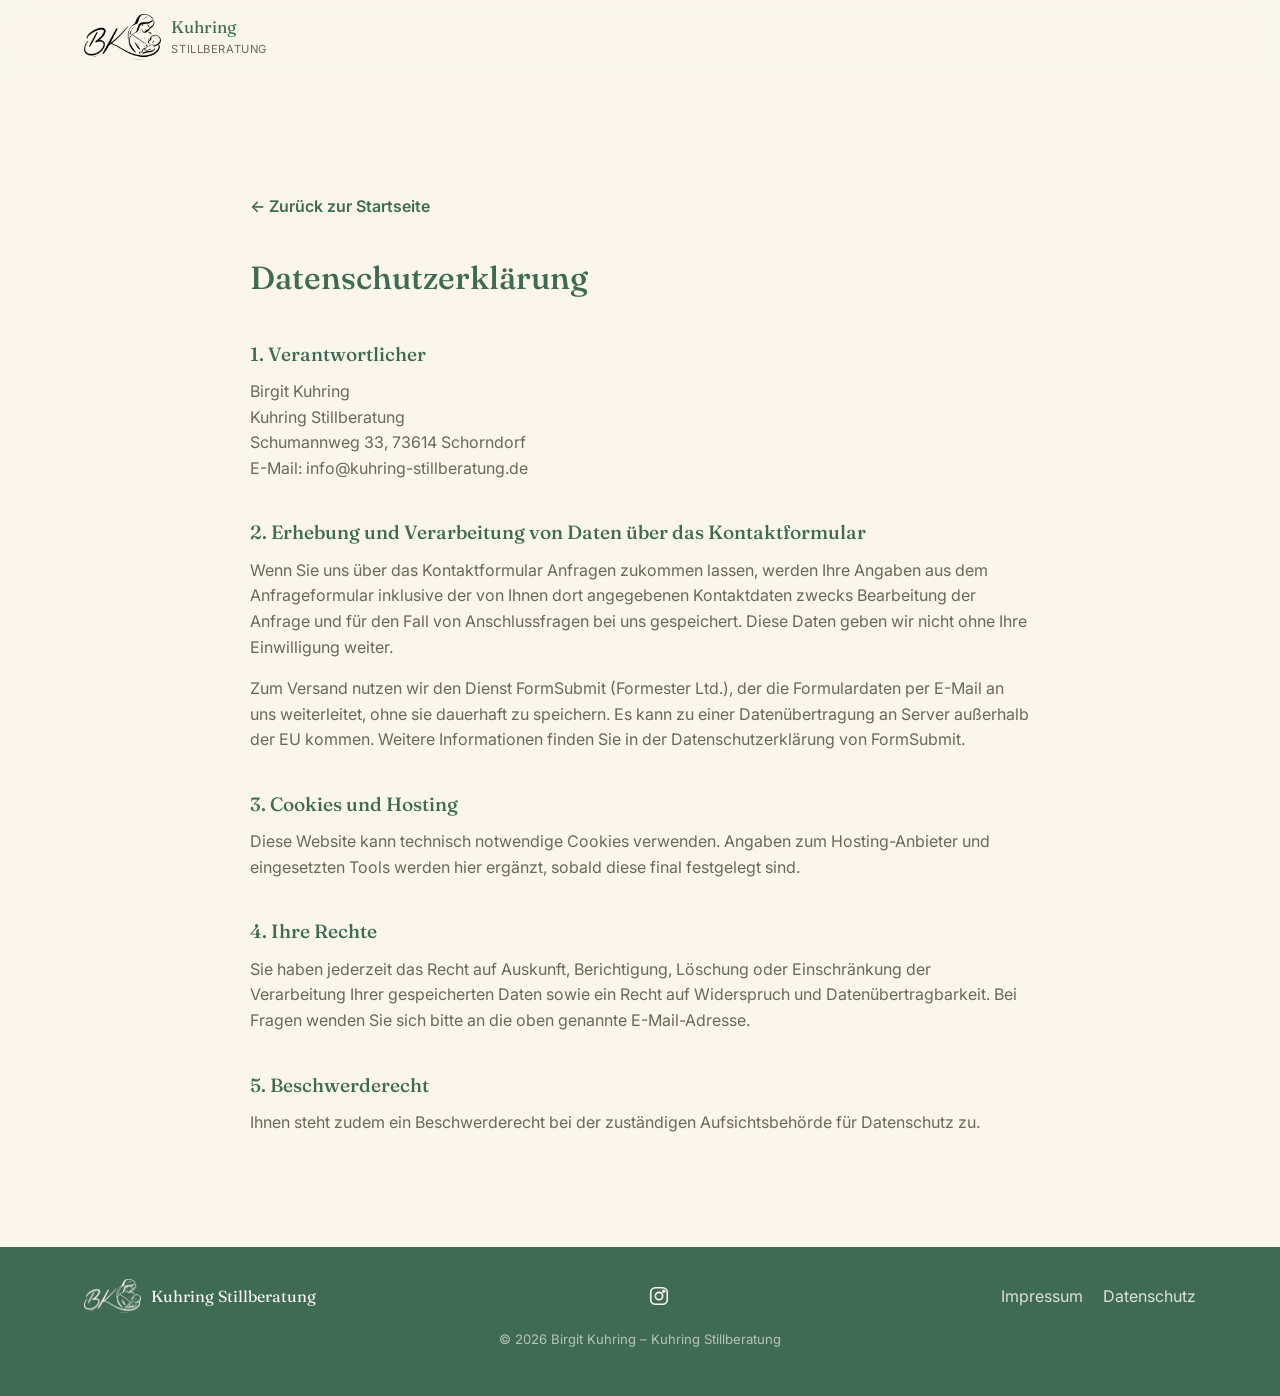
==== commit 71a268a5: "Address feedback: symmetry, testimonials, form reliability, about visual - Fix service-card grid so " ====
--- a/datenschutz.html
+++ b/datenschutz.html
@@ -22,12 +22,6 @@
 <main class="container legal-page">
   <a href="index.html" class="back-link">← Zurück zur Startseite</a>
   <h1>Datenschutzerklärung</h1>
-
-  <div class="legal-note">
-    Hinweis: Sobald ein Hosting-Anbieter für die Website feststeht, sollte
-    Abschnitt 3 entsprechend ergänzt und der Text idealerweise einmal
-    rechtlich gegengeprüft werden.
-  </div>
 
   <h2>1. Verantwortlicher</h2>
   <p>
--- a/css/style.css
+++ b/css/style.css
@@ -409,8 +409,7 @@
   display: flex;
   flex-direction: column;
   align-items: center;
-  justify-content: center;
-  gap: 18px;
+  justify-content: flex-end;
   padding: 32px;
   box-shadow: var(--shadow-medium);
   transition: transform var(--transition-base);
@@ -429,12 +428,37 @@
   0%, 100% { transform: scale(1) translate(0, 0); }
   50% { transform: scale(1.15) translate(3%, -3%); }
 }
-.photo-frame-logo {
-  width: 62%;
-  position: relative;
-  z-index: 1;
-  filter: drop-shadow(0 12px 20px rgba(0, 0, 0, 0.15));
-  animation: float-gentle 5s ease-in-out infinite;
+.frame-leaf {
+  position: absolute;
+  color: var(--color-bg);
+  pointer-events: none;
+}
+.frame-leaf-a {
+  width: 130px;
+  height: 130px;
+  top: 8%;
+  left: 50%;
+  margin-left: -65px;
+  opacity: 0.95;
+  animation: leaf-sway 5.5s ease-in-out infinite;
+}
+.frame-leaf-b {
+  width: 100px;
+  height: 100px;
+  bottom: 16%;
+  left: 8%;
+  opacity: 0.5;
+  animation: leaf-sway 6.5s ease-in-out infinite;
+  animation-delay: 0.5s;
+}
+.frame-leaf-c {
+  width: 110px;
+  height: 110px;
+  bottom: 8%;
+  right: 4%;
+  opacity: 0.65;
+  animation: leaf-sway-flip 6s ease-in-out infinite;
+  animation-delay: 0.9s;
 }
 .photo-frame-caption {
   position: relative;
@@ -466,8 +490,9 @@
 
 /* ---------- Cards ---------- */
 .card-grid {
-  display: grid;
-  grid-template-columns: repeat(3, 1fr);
+  display: flex;
+  flex-wrap: wrap;
+  justify-content: center;
   gap: 28px;
   position: relative;
   z-index: 1;
@@ -478,6 +503,8 @@
   padding: 32px 28px;
   box-shadow: var(--shadow-soft);
   transition: transform var(--transition-base), box-shadow var(--transition-base);
+  flex: 0 1 352px;
+  width: 352px;
 }
 .card:hover {
   transform: translateY(-8px);
@@ -598,35 +625,6 @@
 }
 .price-list strong { font-weight: 700; white-space: nowrap; }
 
-/* ---------- Testimonials ---------- */
-.testimonial-grid {
-  display: grid;
-  grid-template-columns: repeat(3, 1fr);
-  gap: 28px;
-  position: relative;
-  z-index: 1;
-}
-.testimonial {
-  background: var(--color-white);
-  border-radius: var(--radius-md);
-  padding: 32px;
-  margin: 0;
-  box-shadow: var(--shadow-soft);
-  position: relative;
-  transition: transform var(--transition-base);
-}
-.testimonial:hover { transform: translateY(-6px); }
-.testimonial p {
-  font-family: var(--font-heading);
-  font-size: 1.05rem;
-  color: var(--color-text);
-}
-.testimonial cite {
-  font-style: normal;
-  font-size: 0.82rem;
-  color: var(--color-text-muted);
-}
-
 /* ---------- FAQ ---------- */
 .faq-list {
   max-width: 720px;
@@ -744,14 +742,11 @@
 .form-row-checkbox label { font-weight: 400; font-size: 0.85rem; color: var(--color-text-muted); }
 .form-row-checkbox a { color: var(--color-primary); text-decoration: underline; }
 
-.form-status {
+.form-hint {
   margin-top: 14px;
-  font-size: 0.9rem;
-  font-weight: 600;
-  min-height: 1.2em;
-}
-.form-status.success { color: #3c7a4d; }
-.form-status.error { color: #b3453a; }
+  font-size: 0.82rem;
+  color: var(--color-text-muted);
+}
 
 .btn[disabled] { opacity: 0.7; cursor: progress; }
 
@@ -820,9 +815,7 @@
   .hero-visual { order: -1; min-height: 280px; }
   .about-inner { grid-template-columns: 1fr; }
   .photo-frame { max-width: 280px; margin: 0 auto; }
-  .card-grid { grid-template-columns: repeat(2, 1fr); }
   .steps { grid-template-columns: repeat(2, 1fr); }
-  .testimonial-grid { grid-template-columns: 1fr; }
   .contact-inner { grid-template-columns: 1fr; }
   .floating-leaf { display: none; }
 }
@@ -845,7 +838,6 @@
   .main-nav.is-open ul { flex-direction: column; gap: 4px; }
   .main-nav.is-open a { display: block; padding: 12px 0; }
 
-  .card-grid { grid-template-columns: 1fr; }
   .steps { grid-template-columns: 1fr; }
   .section { padding: 64px 0; }
   .hero { padding: 48px 0 0; }
